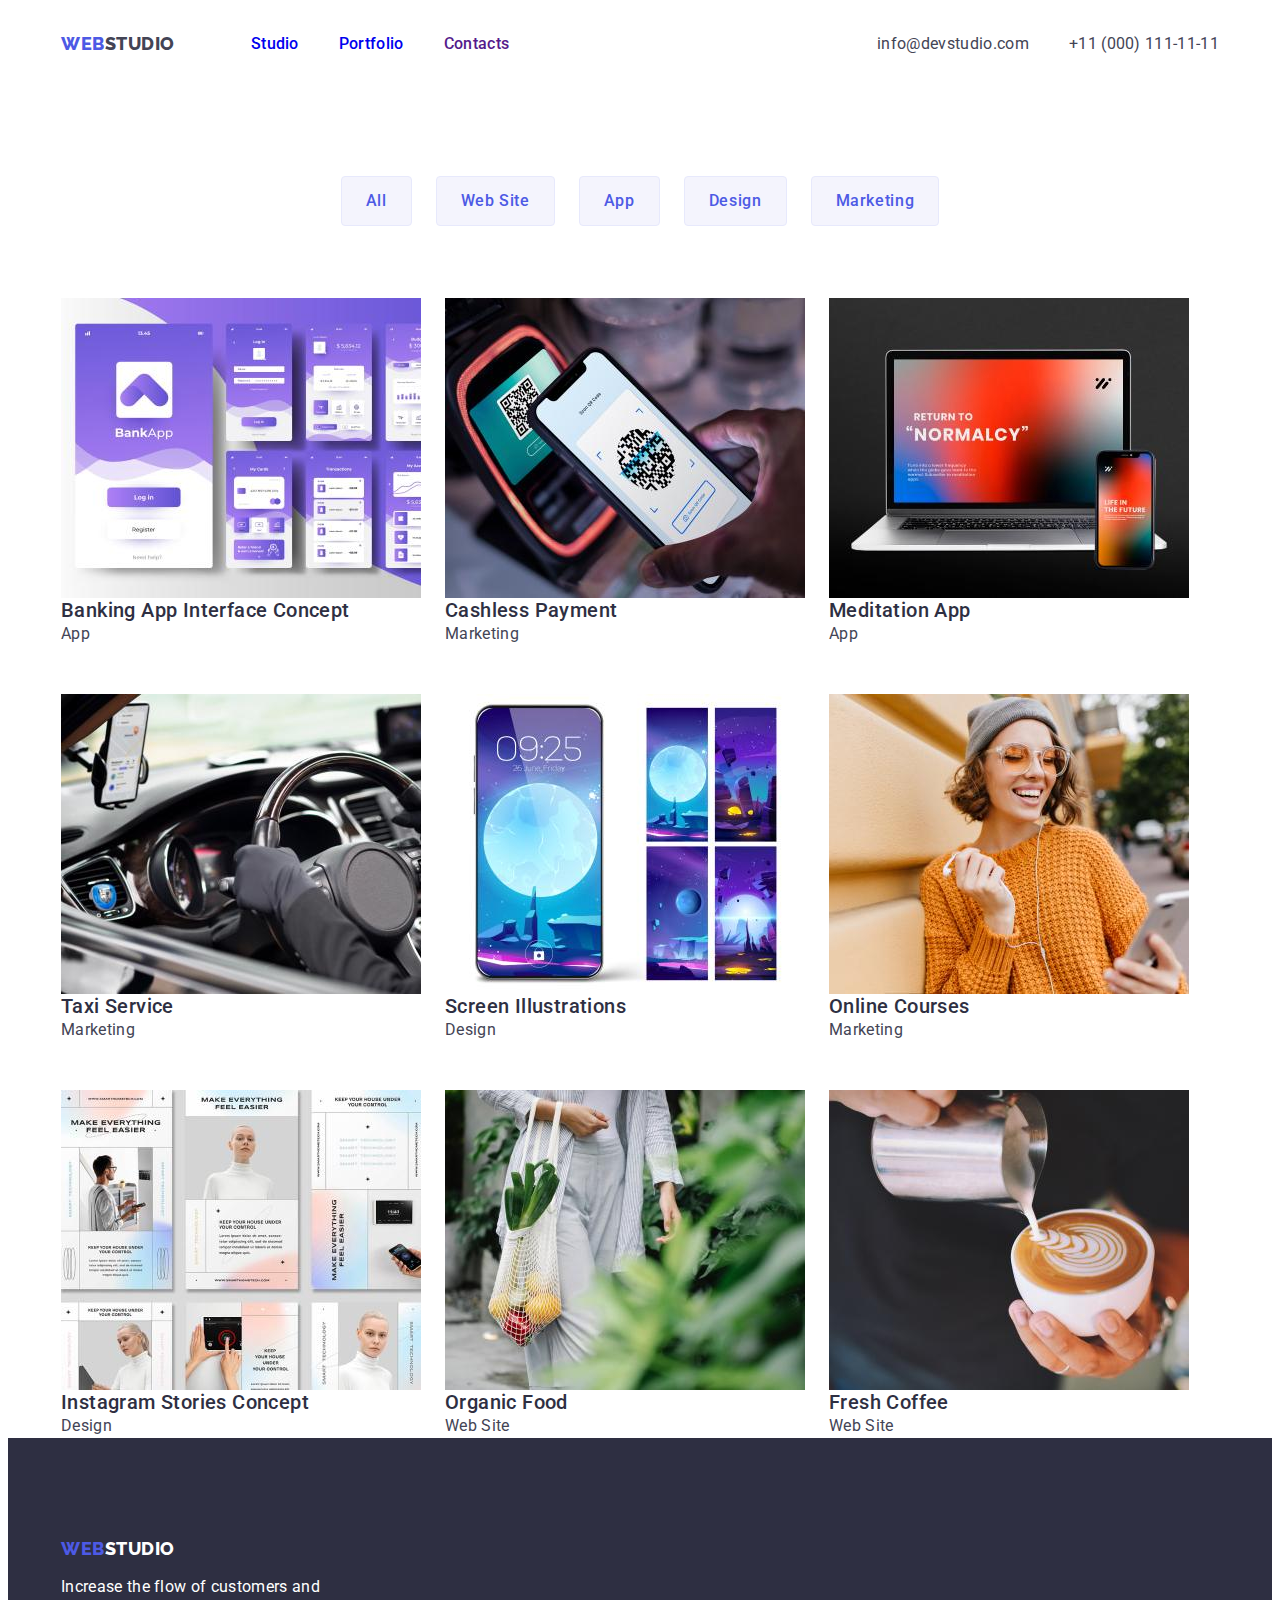
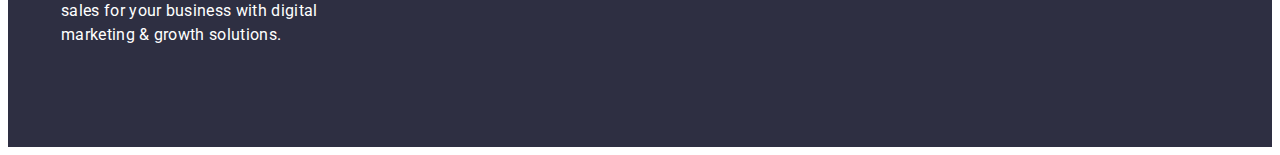
==== portfolio.html @ 779c51b3 "Initial commit" ====
<!DOCTYPE html>
<html lang="en">
  <head>
    <meta charset="UTF-8" />
    <meta http-equiv="X-UA-Compatible" content="IE=edge" />
    <meta name="viewport" content="width=device-width, initial-scale=1.0" />
    <link rel="preconnect" href="https://fonts.googleapis.com" />
    <link rel="preconnect" href="https://fonts.gstatic.com" crossorigin />
    <link
      href="https://fonts.googleapis.com/css2?family=Raleway:wght@800&family=Roboto:wght@400;500;700&display=swap"
      rel="stylesheet"
    />

    <title>WebStudio</title>
    <link
      rel="stylesheet"
      href="https://cdnjs.cloudflare.com/ajax/libs/modern-normalize/2.0.0/modern-normalize.min.css"
      integrity="sha512-4xo8blKMVCiXpTaLzQSLSw3KFOVPWhm/TRtuPVc4WG6kUgjH6J03IBuG7JZPkcWMxJ5huwaBpOpnwYElP/m6wg=="
      crossorigin="anonymous"
      referrerpolicy="no-referrer"
    />
    <link rel="stylesheet" href="./css/styles.css" />
  </head>
  <body>
    <header class="header">
      <div class="container header-container">
        <nav class="header-nav">
          <a class="link header-logo" href="./index.html"
            >Web<span class="header-logo-alt">Studio</span></a
          >
          <ul class="list header-list">
            <li class="header-list-item">
              <a class="link header-list-link" href="./index.html">Studio</a>
            </li>
            <li class="header-list-item">
              <a class="link header-list-link" href="./portfolio.html"
                >Portfolio</a
              >
            </li>
            <li class="header-list-item">
              <a class="link header-list-link" href="">Contacts</a>
            </li>
          </ul>
        </nav>
        <address class="header-contacts">
          <ul class="list header-contacts-list">
            <li class="header-contacts-item">
              <a class="link header-contacts-link" href="mailto:info@devstudio.com"
                >info@devstudio.com</a
              >
            </li>
            <li class="header-contacts-item">
              <a class="link header-contacts-link" href="tel:+110001111111"
                >+11 (000) 111-11-11</a
              >
            </li>
          </ul>
        </address>
      </div class="container">
    </header>

    <main>
     
        <section>
            <h1 class="visually-hidden">Our Portfolio</h1>   
            
              <ul class="button-menu list">
                <div class="container button-container">
                <li class="button-items">
                  <button class="button-portfolio" type="button">All</button>
                </li>
            
                <li class="button-items">
                  <button class="button-portfolio" type="button">Web Site</button>
                </li>
            
                <li class="button-items">
                  <button class="button-portfolio" type="button">App</button>
                </li>
            
                <li class="button-items">
                  <button class="button-portfolio" type="button">Design</button>
                </li>
            
                <li class="button-items">
                  <button class="button-portfolio" type="button">Marketing</button>
                </li>
                </div>
              </ul>
            
                
                <div class="container portfolio-container">
                    <ul class="list portfolio-list">
                      <li class="portfolio-item">
                        <a href="#" class="link">
                          <img
                            class="img-menu"
                            src="./images/Portfolio/banking.jpg"
                            width="360"
                            height="300"
                            alt="banapp"
                          />
                          <h2 class="portfolio-item-title">Banking App Interface Concept</h2>
                          <p class="portfolio-item-text">App</p>
                        </a>
                      </li>
                      <li class="portfolio-item">
                        <a href="#" class="link">
                          <img
                            class="img-menu"
                            src="./images/Portfolio/cashless.jpg"
                            width="360"
                            height="300"
                            alt="marketing"
                          />
                          <h2 class="portfolio-item-title">Cashless Payment</h2>
                          <p class="portfolio-item-text">Marketing</p>
                        </a>
                      </li>
                      <li class="portfolio-item">
                        <a href="#" class="link">
                          <img
                            class="img-menu"
                            src="./images/Portfolio/meditation.jpg"
                            width="360"
                            height="300"
                            alt="meditation"
                          />
                          <h2 class="portfolio-item-title">Meditation App</h2>
                          <p class="portfolio-item-text">App</p></a
                        >
                      </li>
                    
                      <li class="portfolio-item">
                        <a href="#" class="link">
                          <img
                            class="img-menu"
                            src="./images/Portfolio/taxi.jpg"
                            width="360"
                            height="300"
                            alt="taxiserv"
                          />
                          <h2 class="portfolio-item-title">Taxi Service</h2>
                          <p class="portfolio-item-text">Marketing</p></a
                        >
                      </li>
                      <li class="portfolio-item">
                        <a href="#" class="link">
                          <img
                            class="img-menu"
                            src="./images/Portfolio/screen-il.jpg"
                            width="360"
                            height="300"
                            alt="screenillustration"
                          />
                          <h2 class="portfolio-item-title">Screen Illustrations</h2>
                          <p class="portfolio-item-text">Design</p></a
                        >
                      </li>
                      <li class="portfolio-item">
                        <a href="#" class="link"
                          ><img
                            class="img-menu"
                            src="./images/Portfolio/online-course.jpg"
                            width="360"
                            height="300"
                            alt="course"
                          />
                          <h2 class="portfolio-item-title">Online Courses</h2>
                          <p class="portfolio-item-text">Marketing</p></a
                        >
                      </li>
                    
                      <li class="portfolio-item">
                        <a href="#" class="link"
                          ><img
                            class="img-menu"
                            src="./images/Portfolio/instagram-stories.jpg"
                            width="360"
                            height="300"
                            alt="Instagram"
                          />
                          <h2 class="portfolio-item-title">Instagram Stories Concept</h2>
                          <p class="portfolio-item-text">Design</p></a
                        >
                      </li>
                      <li class="portfolio-item">
                        <a href="#" class="link"
                          ><img
                            class="img-menu"
                            src="./images/Portfolio/organic-food.jpg"
                            width="360"
                            height="300"
                            alt="Food"
                          />
                          <h2 class="portfolio-item-title">Organic Food</h2>
                          <p class="portfolio-item-text">Web Site</p></a
                        >
                      </li>
                      <li class="portfolio-item">
                        <a href="#" class="link"
                          ><img
                            class="img-menu"
                            src="./images/Portfolio/fresh-coffee.jpg"
                            width="360"
                            height="300"
                            alt="cooffee"
                          />
                          <h2 class="portfolio-item-title">Fresh Coffee</h2>
                          <p class="portfolio-item-text">Web Site</p></a
                        >
                      </li>
                    </ul>
                </div>
        </section>

     <footer class="footer">
      <div class="container footer-container">
        <a class="link header-logo" href="./index.html"
              >Web<span class="footer-logo-alt">Studio</span></a>

        <p class="footer-info">
          Increase the flow of customers and sales for your business with digital
          marketing & growth solutions.
        </p>
      </div>
    </footer>
  </body>
</html>
---- css/styles.css ----
:root {
    --first-font: #FFFFFF;
    --main-text-color: #2E2F42;
    --secondary-text-color: #434455;
}

body {
    font-family: 'Roboto', sans-serif;
    font-style: normal;
    background-color: var(--main-text-color));
}

p,h1,h2,h3,h4,h5,h6 {margin-top: 0; margin-bottom: 0;}

h2{font-weight: 700;
font-size: 36px;
line-height: 40px;
text-align: center;
letter-spacing: 0.02em;
text-transform: capitalize;
color: var(--main-text-color);}

h3{font-weight: 500;
font-size: 20px;
line-height: 24px;
letter-spacing: 0.02em;
color: var(--main-text-color);}

p{font-weight: 400;
font-size: 16px;
line-height: 24px;
letter-spacing: 0.02em;
color: var(--secondary-text-color);}

img{display: block;}

.link {
    text-decoration: none;
    font-style: normal;
}

.list {list-style: none;
margin-top: 0;
margin-bottom: 0;
padding-left: 0;}

.container {width: 100%;
max-width: 1158px;
padding-left: 15px;
padding-right: 15px;
margin: 0 auto;}

/* СТИЛІ ШАПКИ */
.header-container {display: flex;
align-items: center;}

.header {padding: 24px 0;}
.header-logo{margin-right: 76px;
font-family: 'Raleway', sans-serif;
    font-style: normal;
    font-weight: 800;
    font-size: 18px;
    line-height: 1.17;
    letter-spacing: 0.03em;
    text-transform: uppercase;
    color: #4D5AE5;
}
.header-logo-alt {color:var(--secondary-text-color);}

.header-nav {display: flex;
align-items: center;
flex-grow: 1;}

.header-list {display: flex;
gap: 40px;
}
.header-list-item {font-weight: 500;
font-size: 16px;
line-height: 24px;
letter-spacing: 0.02em;
color:var(--main-text-color);}

.header-contacts-list {display: flex;
gap: 40px;}

.header-contacts-link {color: var(--secondary-text-color); 
    font-weight: 400; 
    font-style: 16px; 
    line-height: 24px; 
    letter-spacing: 0.02em;}

.header-list-link:hover, .header-contacts-link:hover {color: #404bbf;}
.header-list-link:focus, .header-contacts-link:focus {color: #404bbf;}

/* Hero-section styles */
.hero {background-color: #2E2F42;
height: 600px;}
.hero-container{
        }
.hero-title {
    margin: 0 auto;
    padding-top: 188px;
    padding-bottom: 48px;
    width: 496px;
    font-style: normal;
    font-weight: 700;
    font-size: 56px;
    line-height: 1.07;
    text-align: center;
    letter-spacing: 0.02em;
    color: var(--first-font);
    }
.hero-btn {
    font-family: inherit;
    font-weight: 500;
    font-size: 16px;
    line-height: 1.5;
    letter-spacing: 0.04em;
    color: var(--first-font);
    background-color: #4D5AE5;
    cursor: pointer;
    display: flex;
    align-items: center;
    margin: 0 auto;
    padding: 16px 32px;
    box-shadow: 0 4px 4px rgba(0 0 0 0.15);
    border-radius: 4px;
 }
    
.hero-btn:hover {
     background-color: #404BBF;
    }
    
 .hero-btn:focus {
    background-color: #404BBF;
    }

/* /* Benefits section styles  * */
.benefits-container{align-items: center;}

.benefits-list{display: flex;
margin-top: 120px;
gap: 24px;}

.benefits-item{width: calc((100% - 72px)/4);}

.benefits-title{margin-bottom: 8px;}

.benefits-content{margin-bottom: 120px;
max-width: 264px;}

/* Our work section */
.our-work-title{padding-bottom: 72px;}
.our-work-list {display: flex;
gap: 24px;
padding-bottom: 118px;}
our-work-item{border: 1px solid #e7e9fc;}

/* Our Team section  */
.our-team {background-color: #f4f4fd;}
.our-team-title {padding-top: 120px;
    margin-bottom: 72px;}
.our-team-list {display: flex;
    align-items: center;
    gap: 24px;
}
.our-team-item {text-align: center;
background-color:var(--first-font);
box-shadow: 0px 1px  6px rgba(46, 47, 66, 0.08), 0px 1px 1px rgba(46, 47, 66, 0.16), 0px 2px 1px rgba(46, 47, 66, 0.08);
border-radius: 0 0 4px 4px;
padding-bottom: 32px;
margin-bottom: 120px;}
.team-member-photo{margin-bottom: 32px;}
.team-member-name{margin-bottom: 8px;}

/* Footer styles */
.footer{background-color: var(--main-text-color);}
.footer-container{padding: 100px 0;}
.footer-logo-alt{color: var(--first-font);}
.footer-info{
    display: block;
    margin-top: 16px;
    max-width: 264px;
    color: var(--first-font);}

    /* Poftfolio Unic Styles */
.button-container {
    display: flex;
    align-items: center;
    justify-content: center;
    gap: 24px;
    padding-top: 96px;
    padding-bottom: 72px;
 }

 .button-portfolio {
     font-family: inherit;
     font-weight: 500;
     font-size: 16px;
     line-height: 1.5;
     text-align: center;
     letter-spacing: 0.04em;
     cursor: pointer;
     color: #4D5AE5;
     background-color: #F4F4FD;
     padding: 12px 24px;
     border: 1px solid #e7e9fc;
     border-radius: 4px;
 }

 .button-portfolio:hover {
     color: #FFFFFF;
     background-color: #404BBF;
     box-shadow: 0px 3px 1px rgba(0, 0, 0, 0.1), 0px 2px 1px rgba(0, 0, 0, 0.08), 0px 2px 2px rgba(0, 0, 0, 0.12);
     border-radius: 4px;
 }

 .button-portfolio:focus {
     color: #FFFFFF;
     background-color: #404BBF;
 }
.visually-hidden {
    position: absolute;
    width: 1px;
    height: 1px;
    margin: -1px;
    border: 0;
    padding: 0;
    white-space: nowrap;
    clip-path: inset(100%);
    clip: rect(0 0 0 0);
    overflow: hidden;
} 

.portfolio-list {display: flex;
    flex-wrap: wrap;
    column-gap: 24px;
    row-gap: 48px;}

    .portfolio-item-title {
        font-weight: 500;
        font-size: 20px;
        line-height: 24px;
        letter-spacing: 0.02em;
        color: var(--main-text-color);
        text-align: left;}
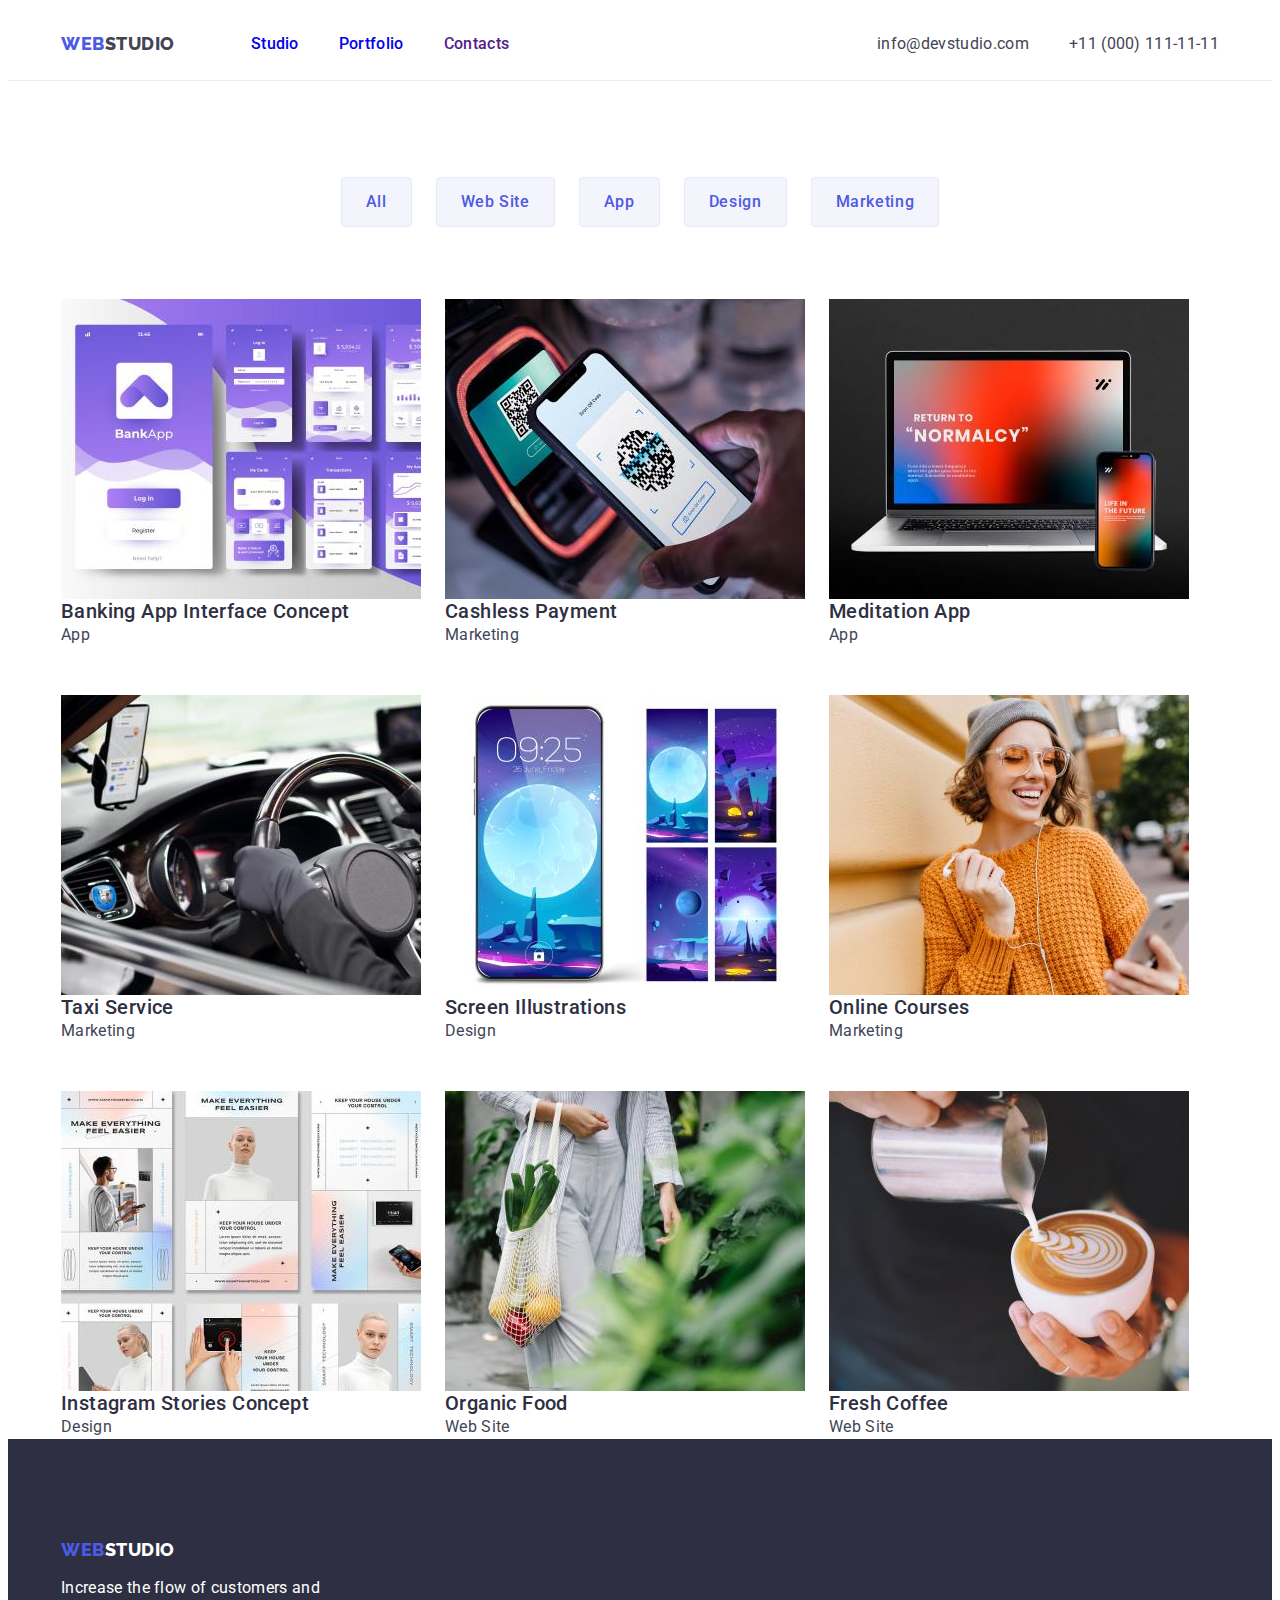
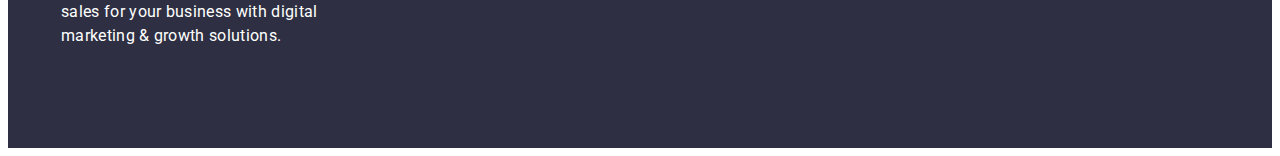
==== commit 5869bcf9: "Studio full + PF h+f" ====
--- a/portfolio.html
+++ b/portfolio.html
@@ -45,7 +45,9 @@
         <address class="header-contacts">
           <ul class="list header-contacts-list">
             <li class="header-contacts-item">
-              <a class="link header-contacts-link" href="mailto:info@devstudio.com"
+              <a
+                class="link header-contacts-link"
+                href="mailto:info@devstudio.com"
                 >info@devstudio.com</a
               >
             </li>
@@ -56,7 +58,7 @@
             </li>
           </ul>
         </address>
-      </div class="container">
+      </div>
     </header>
 
     <main>
@@ -214,14 +216,14 @@
                 </div>
         </section>
 
-     <footer class="footer">
+      <footer class="footer">
       <div class="container footer-container">
-        <a class="link header-logo" href="./index.html"
-              >Web<span class="footer-logo-alt">Studio</span></a>
+        <a class="link header-logo footer-link" href="./index.html"
+          >Web<span class="footer-logo-alt">Studio</span></a>
 
         <p class="footer-info">
-          Increase the flow of customers and sales for your business with digital
-          marketing & growth solutions.
+          Increase the flow of customers and sales for your business with
+          digital marketing & growth solutions.
         </p>
       </div>
     </footer>
--- a/css/styles.css
+++ b/css/styles.css
@@ -2,6 +2,7 @@
     --first-font: #FFFFFF;
     --main-text-color: #2E2F42;
     --secondary-text-color: #434455;
+    --button-background-color:#4d5ae5;
 }
 
 body {
@@ -46,17 +47,18 @@
 
 .container {width: 100%;
 max-width: 1158px;
-padding-left: 15px;
-padding-right: 15px;
+padding: 0 15px;
 margin: 0 auto;}
 
 /* СТИЛІ ШАПКИ */
+.header{border-bottom: 1px solid #e7e9fc;}
+
 .header-container {display: flex;
-align-items: center;}
-
-.header {padding: 24px 0;}
+align-items: center;
+x}
+
 .header-logo{margin-right: 76px;
-font-family: 'Raleway', sans-serif;
+    font-family: 'Raleway', sans-serif;
     font-style: normal;
     font-weight: 800;
     font-size: 18px;
@@ -71,14 +73,19 @@
 align-items: center;
 flex-grow: 1;}
 
+
 .header-list {display: flex;
-gap: 40px;
-}
+gap: 40px;}
+
 .header-list-item {font-weight: 500;
 font-size: 16px;
 line-height: 24px;
 letter-spacing: 0.02em;
 color:var(--main-text-color);}
+
+.header-list-link {
+    display: inline-block;
+    padding: 24px 0;}
 
 .header-contacts-list {display: flex;
 gap: 40px;}
@@ -94,14 +101,15 @@
 
 /* Hero-section styles */
 .hero {background-color: #2E2F42;
-height: 600px;}
+   padding: 188px 0;}
+
 .hero-container{
-        }
+            }
+
 .hero-title {
     margin: 0 auto;
-    padding-top: 188px;
-    padding-bottom: 48px;
-    width: 496px;
+   margin-bottom: 48px;
+    max-width: 496px;
     font-style: normal;
     font-weight: 700;
     font-size: 56px;
@@ -110,19 +118,23 @@
     letter-spacing: 0.02em;
     color: var(--first-font);
     }
+
 .hero-btn {
+    display: block;
+    min-width: 169px;
+    height: 56px;
     font-family: inherit;
     font-weight: 500;
     font-size: 16px;
     line-height: 1.5;
     letter-spacing: 0.04em;
     color: var(--first-font);
-    background-color: #4D5AE5;
+    background-color: var(--button-background-color);
     cursor: pointer;
-    display: flex;
     align-items: center;
     margin: 0 auto;
     padding: 16px 32px;
+    border:none;
     box-shadow: 0 4px 4px rgba(0 0 0 0.15);
     border-radius: 4px;
  }
@@ -136,50 +148,62 @@
     }
 
 /* /* Benefits section styles  * */
-.benefits-container{align-items: center;}
+.benefits {padding: 120px 0;}
 
 .benefits-list{display: flex;
-margin-top: 120px;
 gap: 24px;}
 
 .benefits-item{width: calc((100% - 72px)/4);}
 
 .benefits-title{margin-bottom: 8px;}
 
-.benefits-content{margin-bottom: 120px;
-max-width: 264px;}
+/* .benefits-content{margin-bottom: 120px;
+max-width: 264px;} */
 
 /* Our work section */
-.our-work-title{padding-bottom: 72px;}
+.our-work {padding-bottom: 120px;}
+
+.our-work-title{margin-bottom: 72px;}
+
 .our-work-list {display: flex;
 gap: 24px;
 padding-bottom: 118px;}
 our-work-item{border: 1px solid #e7e9fc;}
 
 /* Our Team section  */
-.our-team {background-color: #f4f4fd;}
-.our-team-title {padding-top: 120px;
+.our-team {background-color: #f4f4fd;
+padding: 120px 0;}
+
+.our-team-title {
     margin-bottom: 72px;}
+
 .our-team-list {display: flex;
     align-items: center;
     gap: 24px;
 }
-.our-team-item {text-align: center;
+
+.team-member-info {padding: 32px 16px;}
+.team-member-name {text-align: center;
+    margin-bottom: 8px;;
+}
+.team-member-job {text-align: center;}
+
+.our-team-item {
 background-color:var(--first-font);
 box-shadow: 0px 1px  6px rgba(46, 47, 66, 0.08), 0px 1px 1px rgba(46, 47, 66, 0.16), 0px 2px 1px rgba(46, 47, 66, 0.08);
 border-radius: 0 0 4px 4px;
-padding-bottom: 32px;
-margin-bottom: 120px;}
+}
 .team-member-photo{margin-bottom: 32px;}
 .team-member-name{margin-bottom: 8px;}
 
 /* Footer styles */
-.footer{background-color: var(--main-text-color);}
-.footer-container{padding: 100px 0;}
+.footer {padding: 100px 0;
+    background-color: var(--main-text-color);}
 .footer-logo-alt{color: var(--first-font);}
+.footer-link{display: inline-block;
+margin-bottom: 16px;}
 .footer-info{
     display: block;
-    margin-top: 16px;
     max-width: 264px;
     color: var(--first-font);}
 
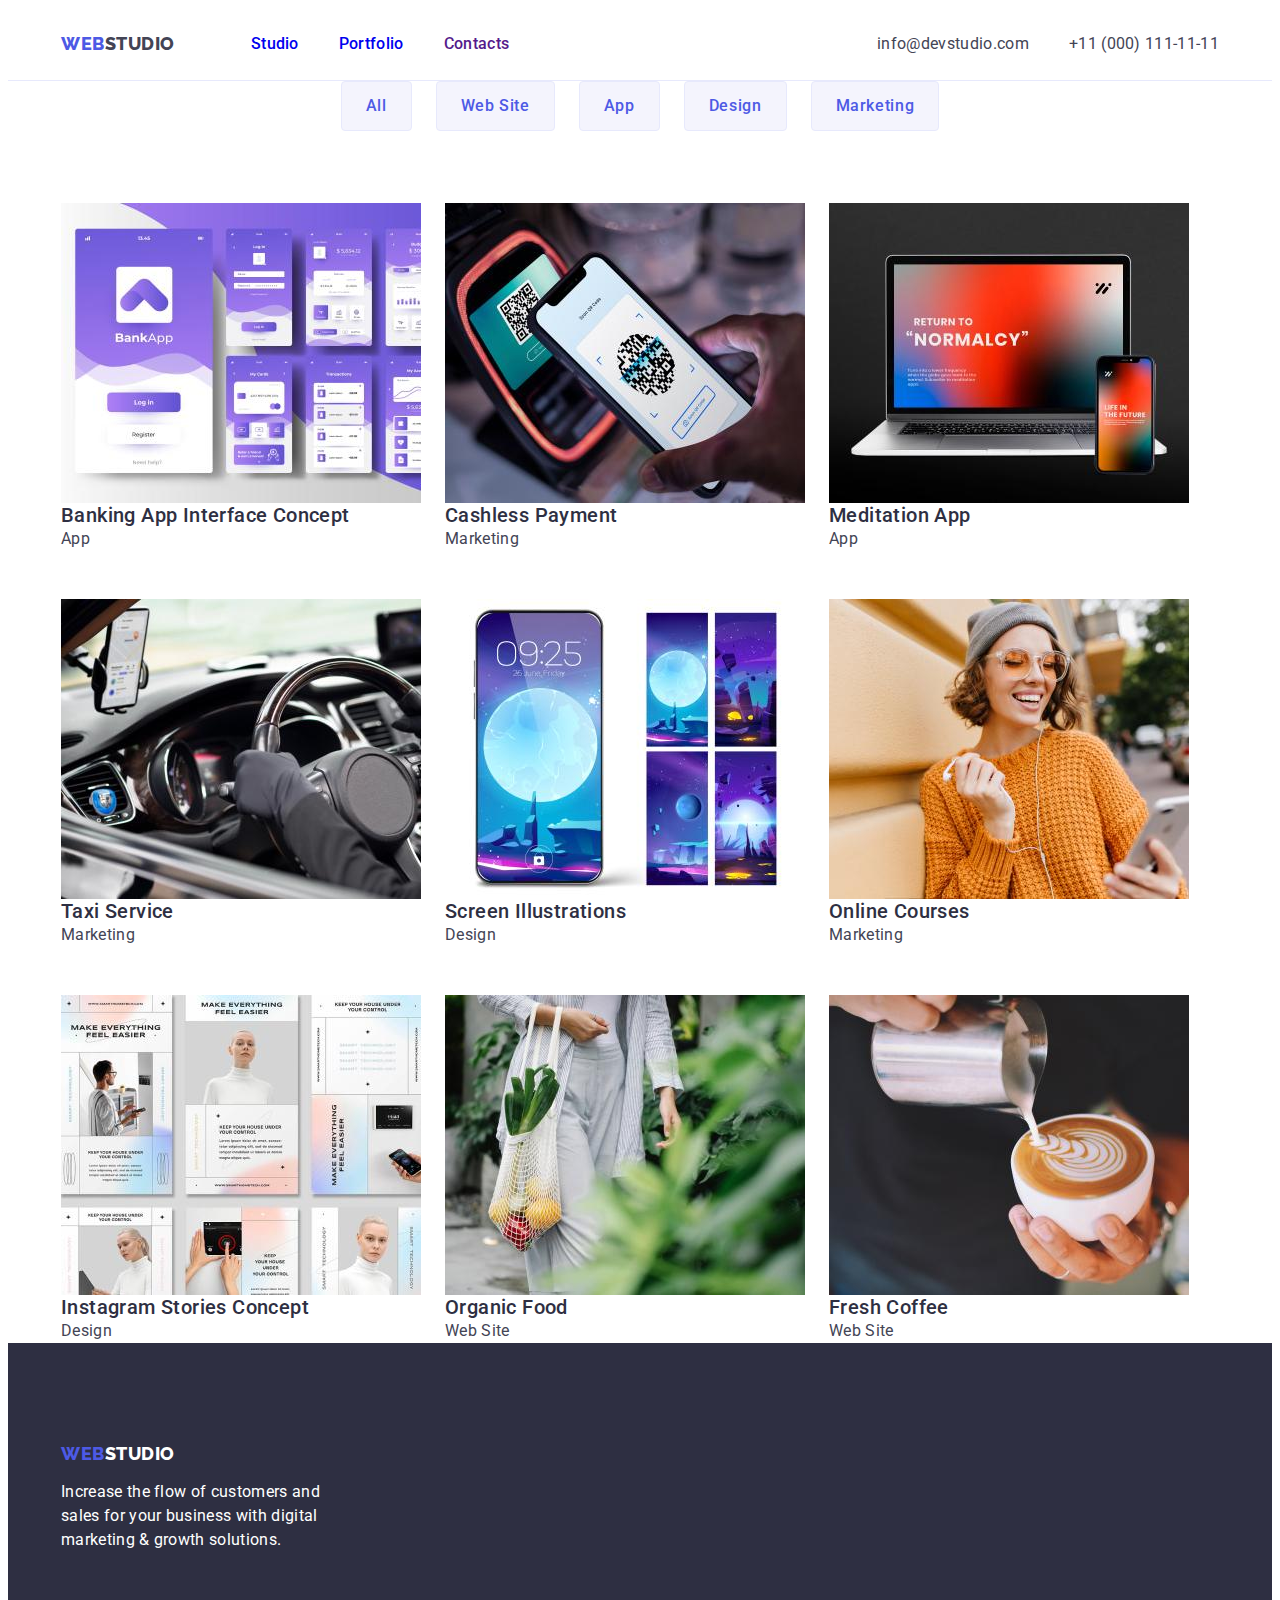
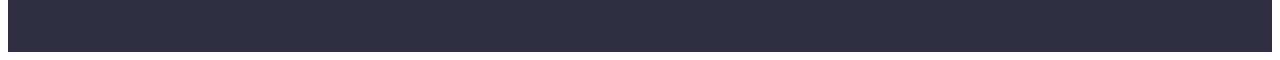
==== commit 39998230: "Portfolio button section" ====
--- a/portfolio.html
+++ b/portfolio.html
@@ -11,7 +11,7 @@
       rel="stylesheet"
     />
 
-    <title>WebStudio</title>
+    <title>Portfolio</title>
     <link
       rel="stylesheet"
       href="https://cdnjs.cloudflare.com/ajax/libs/modern-normalize/2.0.0/modern-normalize.min.css"
@@ -62,164 +62,165 @@
     </header>
 
     <main>
-     
-        <section>
-            <h1 class="visually-hidden">Our Portfolio</h1>   
-            
-              <ul class="button-menu list">
-                <div class="container button-container">
-                <li class="button-items">
-                  <button class="button-portfolio" type="button">All</button>
-                </li>
-            
-                <li class="button-items">
-                  <button class="button-portfolio" type="button">Web Site</button>
-                </li>
-            
-                <li class="button-items">
-                  <button class="button-portfolio" type="button">App</button>
-                </li>
-            
-                <li class="button-items">
-                  <button class="button-portfolio" type="button">Design</button>
-                </li>
-            
-                <li class="button-items">
-                  <button class="button-portfolio" type="button">Marketing</button>
-                </li>
-                </div>
-              </ul>
-            
-                
-                <div class="container portfolio-container">
-                    <ul class="list portfolio-list">
-                      <li class="portfolio-item">
-                        <a href="#" class="link">
-                          <img
-                            class="img-menu"
-                            src="./images/Portfolio/banking.jpg"
-                            width="360"
-                            height="300"
-                            alt="banapp"
-                          />
-                          <h2 class="portfolio-item-title">Banking App Interface Concept</h2>
-                          <p class="portfolio-item-text">App</p>
-                        </a>
-                      </li>
-                      <li class="portfolio-item">
-                        <a href="#" class="link">
-                          <img
-                            class="img-menu"
-                            src="./images/Portfolio/cashless.jpg"
-                            width="360"
-                            height="300"
-                            alt="marketing"
-                          />
-                          <h2 class="portfolio-item-title">Cashless Payment</h2>
-                          <p class="portfolio-item-text">Marketing</p>
-                        </a>
-                      </li>
-                      <li class="portfolio-item">
-                        <a href="#" class="link">
-                          <img
-                            class="img-menu"
-                            src="./images/Portfolio/meditation.jpg"
-                            width="360"
-                            height="300"
-                            alt="meditation"
-                          />
-                          <h2 class="portfolio-item-title">Meditation App</h2>
-                          <p class="portfolio-item-text">App</p></a
-                        >
-                      </li>
-                    
-                      <li class="portfolio-item">
-                        <a href="#" class="link">
-                          <img
-                            class="img-menu"
-                            src="./images/Portfolio/taxi.jpg"
-                            width="360"
-                            height="300"
-                            alt="taxiserv"
-                          />
-                          <h2 class="portfolio-item-title">Taxi Service</h2>
-                          <p class="portfolio-item-text">Marketing</p></a
-                        >
-                      </li>
-                      <li class="portfolio-item">
-                        <a href="#" class="link">
-                          <img
-                            class="img-menu"
-                            src="./images/Portfolio/screen-il.jpg"
-                            width="360"
-                            height="300"
-                            alt="screenillustration"
-                          />
-                          <h2 class="portfolio-item-title">Screen Illustrations</h2>
-                          <p class="portfolio-item-text">Design</p></a
-                        >
-                      </li>
-                      <li class="portfolio-item">
-                        <a href="#" class="link"
-                          ><img
-                            class="img-menu"
-                            src="./images/Portfolio/online-course.jpg"
-                            width="360"
-                            height="300"
-                            alt="course"
-                          />
-                          <h2 class="portfolio-item-title">Online Courses</h2>
-                          <p class="portfolio-item-text">Marketing</p></a
-                        >
-                      </li>
-                    
-                      <li class="portfolio-item">
-                        <a href="#" class="link"
-                          ><img
-                            class="img-menu"
-                            src="./images/Portfolio/instagram-stories.jpg"
-                            width="360"
-                            height="300"
-                            alt="Instagram"
-                          />
-                          <h2 class="portfolio-item-title">Instagram Stories Concept</h2>
-                          <p class="portfolio-item-text">Design</p></a
-                        >
-                      </li>
-                      <li class="portfolio-item">
-                        <a href="#" class="link"
-                          ><img
-                            class="img-menu"
-                            src="./images/Portfolio/organic-food.jpg"
-                            width="360"
-                            height="300"
-                            alt="Food"
-                          />
-                          <h2 class="portfolio-item-title">Organic Food</h2>
-                          <p class="portfolio-item-text">Web Site</p></a
-                        >
-                      </li>
-                      <li class="portfolio-item">
-                        <a href="#" class="link"
-                          ><img
-                            class="img-menu"
-                            src="./images/Portfolio/fresh-coffee.jpg"
-                            width="360"
-                            height="300"
-                            alt="cooffee"
-                          />
-                          <h2 class="portfolio-item-title">Fresh Coffee</h2>
-                          <p class="portfolio-item-text">Web Site</p></a
-                        >
-                      </li>
-                    </ul>
-                </div>
-        </section>
-
-      <footer class="footer">
+      <section class="Poftfolio-section">
+        <div class="container button-container">
+          <h1 class="visually-hidden">Our Portfolio</h1>
+
+          <ul class="button-menu list">
+            <li class="button-items">
+              <button class="button-portfolio" type="button">All</button>
+            </li>
+
+            <li class="button-items">
+              <button class="button-portfolio" type="button">Web Site</button>
+            </li>
+
+            <li class="button-items">
+              <button class="button-portfolio" type="button">App</button>
+            </li>
+
+            <li class="button-items">
+              <button class="button-portfolio" type="button">Design</button>
+            </li>
+
+            <li class="button-items">
+              <button class="button-portfolio" type="button">Marketing</button>
+            </li>
+          </ul>
+        </div>
+        <div class="container portfolio-container">
+          <ul class="list portfolio-list">
+            <li class="portfolio-item">
+              <a href="#" class="link">
+                <img
+                  class="img-menu"
+                  src="./images/Portfolio/banking.jpg"
+                  width="360"
+                  height="300"
+                  alt="banapp"
+                />
+                <h2 class="portfolio-item-title">
+                  Banking App Interface Concept
+                </h2>
+                <p class="portfolio-item-text">App</p>
+              </a>
+            </li>
+            <li class="portfolio-item">
+              <a href="#" class="link">
+                <img
+                  class="img-menu"
+                  src="./images/Portfolio/cashless.jpg"
+                  width="360"
+                  height="300"
+                  alt="marketing"
+                />
+                <h2 class="portfolio-item-title">Cashless Payment</h2>
+                <p class="portfolio-item-text">Marketing</p>
+              </a>
+            </li>
+            <li class="portfolio-item">
+              <a href="#" class="link">
+                <img
+                  class="img-menu"
+                  src="./images/Portfolio/meditation.jpg"
+                  width="360"
+                  height="300"
+                  alt="meditation"
+                />
+                <h2 class="portfolio-item-title">Meditation App</h2>
+                <p class="portfolio-item-text">App</p></a
+              >
+            </li>
+
+            <li class="portfolio-item">
+              <a href="#" class="link">
+                <img
+                  class="img-menu"
+                  src="./images/Portfolio/taxi.jpg"
+                  width="360"
+                  height="300"
+                  alt="taxiserv"
+                />
+                <h2 class="portfolio-item-title">Taxi Service</h2>
+                <p class="portfolio-item-text">Marketing</p></a
+              >
+            </li>
+            <li class="portfolio-item">
+              <a href="#" class="link">
+                <img
+                  class="img-menu"
+                  src="./images/Portfolio/screen-il.jpg"
+                  width="360"
+                  height="300"
+                  alt="screenillustration"
+                />
+                <h2 class="portfolio-item-title">Screen Illustrations</h2>
+                <p class="portfolio-item-text">Design</p></a
+              >
+            </li>
+            <li class="portfolio-item">
+              <a href="#" class="link"
+                ><img
+                  class="img-menu"
+                  src="./images/Portfolio/online-course.jpg"
+                  width="360"
+                  height="300"
+                  alt="course"
+                />
+                <h2 class="portfolio-item-title">Online Courses</h2>
+                <p class="portfolio-item-text">Marketing</p></a
+              >
+            </li>
+
+            <li class="portfolio-item">
+              <a href="#" class="link"
+                ><img
+                  class="img-menu"
+                  src="./images/Portfolio/instagram-stories.jpg"
+                  width="360"
+                  height="300"
+                  alt="Instagram"
+                />
+                <h2 class="portfolio-item-title">Instagram Stories Concept</h2>
+                <p class="portfolio-item-text">Design</p></a
+              >
+            </li>
+            <li class="portfolio-item">
+              <a href="#" class="link"
+                ><img
+                  class="img-menu"
+                  src="./images/Portfolio/organic-food.jpg"
+                  width="360"
+                  height="300"
+                  alt="Food"
+                />
+                <h2 class="portfolio-item-title">Organic Food</h2>
+                <p class="portfolio-item-text">Web Site</p></a
+              >
+            </li>
+            <li class="portfolio-item">
+              <a href="#" class="link"
+                ><img
+                  class="img-menu"
+                  src="./images/Portfolio/fresh-coffee.jpg"
+                  width="360"
+                  height="300"
+                  alt="cooffee"
+                />
+                <h2 class="portfolio-item-title">Fresh Coffee</h2>
+                <p class="portfolio-item-text">Web Site</p></a
+              >
+            </li>
+          </ul>
+        </div>
+      </section>
+    </main>
+
+    <footer class="footer">
       <div class="container footer-container">
         <a class="link header-logo footer-link" href="./index.html"
-          >Web<span class="footer-logo-alt">Studio</span></a>
+          >Web<span class="footer-logo-alt">Studio</span></a
+        >
 
         <p class="footer-info">
           Increase the flow of customers and sales for your business with
--- a/css/styles.css
+++ b/css/styles.css
@@ -166,9 +166,9 @@
 .our-work-title{margin-bottom: 72px;}
 
 .our-work-list {display: flex;
-gap: 24px;
-padding-bottom: 118px;}
-our-work-item{border: 1px solid #e7e9fc;}
+                gap: 24px;
+                padding-bottom: 118px;}
+.our-work-item {border: 1px solid #e7e9fc;}
 
 /* Our Team section  */
 .our-team {background-color: #f4f4fd;
@@ -208,16 +208,16 @@
     color: var(--first-font);}
 
     /* Poftfolio Unic Styles */
-.button-container {
-    display: flex;
-    align-items: center;
+.portfolio-section{padding-bottom: 120px;
+    padding-top: 96px;}
+
+.button-menu {display: flex;
     justify-content: center;
     gap: 24px;
-    padding-top: 96px;
-    padding-bottom: 72px;
- }
-
- .button-portfolio {
+    margin-bottom: 72px;}
+    
+.button-portfolio {
+    padding: 12px 24px;
      font-family: inherit;
      font-weight: 500;
      font-size: 16px;
@@ -237,11 +237,13 @@
      background-color: #404BBF;
      box-shadow: 0px 3px 1px rgba(0, 0, 0, 0.1), 0px 2px 1px rgba(0, 0, 0, 0.08), 0px 2px 2px rgba(0, 0, 0, 0.12);
      border-radius: 4px;
+    border: 1px solid transparent;
  }
 
  .button-portfolio:focus {
      color: #FFFFFF;
      background-color: #404BBF;
+    border: 1px solid transparent;
  }
 .visually-hidden {
     position: absolute;
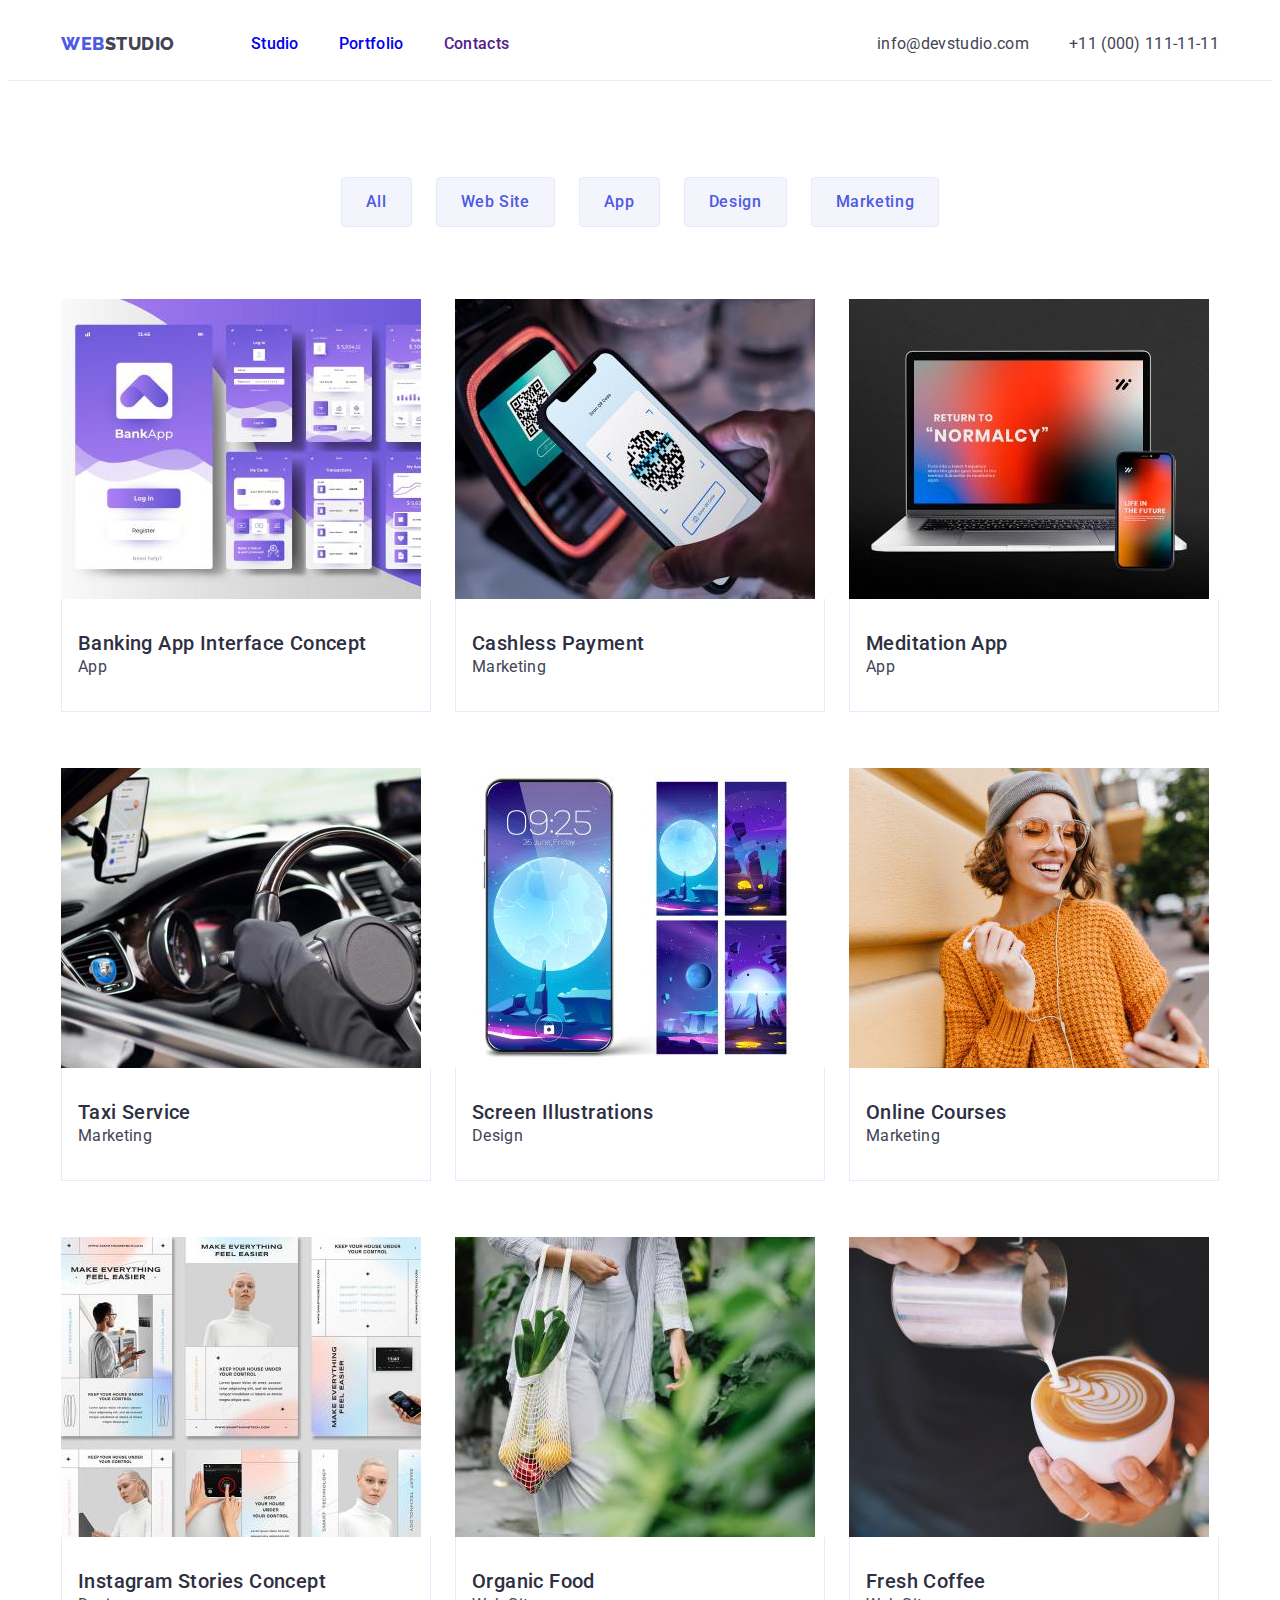
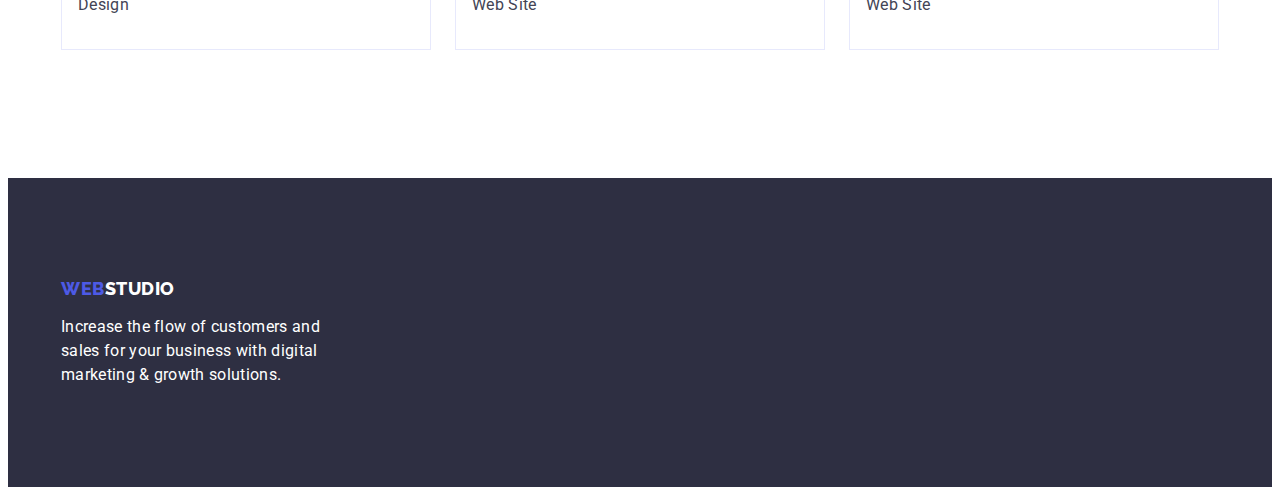
==== commit 8bcc0f25: "Portfolio update all" ====
--- a/portfolio.html
+++ b/portfolio.html
@@ -62,8 +62,8 @@
     </header>
 
     <main>
-      <section class="Poftfolio-section">
-        <div class="container button-container">
+      <section class="portfolio-section">
+        <div class="container portfolio-container">
           <h1 class="visually-hidden">Our Portfolio</h1>
 
           <ul class="button-menu list">
@@ -87,8 +87,7 @@
               <button class="button-portfolio" type="button">Marketing</button>
             </li>
           </ul>
-        </div>
-        <div class="container portfolio-container">
+
           <ul class="list portfolio-list">
             <li class="portfolio-item">
               <a href="#" class="link">
@@ -99,10 +98,12 @@
                   height="300"
                   alt="banapp"
                 />
-                <h2 class="portfolio-item-title">
-                  Banking App Interface Concept
-                </h2>
-                <p class="portfolio-item-text">App</p>
+                <div class="portfolio-item-info">
+                  <h2 class="portfolio-item-title">
+                    Banking App Interface Concept
+                  </h2>
+                  <p class="portfolio-item-text">App</p>
+                </div>
               </a>
             </li>
             <li class="portfolio-item">
@@ -114,8 +115,10 @@
                   height="300"
                   alt="marketing"
                 />
-                <h2 class="portfolio-item-title">Cashless Payment</h2>
-                <p class="portfolio-item-text">Marketing</p>
+                <div class="portfolio-item-info">
+                  <h2 class="portfolio-item-title">Cashless Payment</h2>
+                  <p class="portfolio-item-text">Marketing</p>
+                </div>
               </a>
             </li>
             <li class="portfolio-item">
@@ -127,9 +130,11 @@
                   height="300"
                   alt="meditation"
                 />
-                <h2 class="portfolio-item-title">Meditation App</h2>
-                <p class="portfolio-item-text">App</p></a
-              >
+                <div class="portfolio-item-info">
+                  <h2 class="portfolio-item-title">Meditation App</h2>
+                  <p class="portfolio-item-text">App</p>
+                </div>
+              </a>
             </li>
 
             <li class="portfolio-item">
@@ -141,9 +146,11 @@
                   height="300"
                   alt="taxiserv"
                 />
-                <h2 class="portfolio-item-title">Taxi Service</h2>
-                <p class="portfolio-item-text">Marketing</p></a
-              >
+                <div class="portfolio-item-info">
+                  <h2 class="portfolio-item-title">Taxi Service</h2>
+                  <p class="portfolio-item-text">Marketing</p>
+                </div>
+              </a>
             </li>
             <li class="portfolio-item">
               <a href="#" class="link">
@@ -154,9 +161,11 @@
                   height="300"
                   alt="screenillustration"
                 />
-                <h2 class="portfolio-item-title">Screen Illustrations</h2>
-                <p class="portfolio-item-text">Design</p></a
-              >
+                <div class="portfolio-item-info">
+                  <h2 class="portfolio-item-title">Screen Illustrations</h2>
+                  <p class="portfolio-item-text">Design</p>
+                </div>
+              </a>
             </li>
             <li class="portfolio-item">
               <a href="#" class="link"
@@ -167,49 +176,59 @@
                   height="300"
                   alt="course"
                 />
-                <h2 class="portfolio-item-title">Online Courses</h2>
-                <p class="portfolio-item-text">Marketing</p></a
-              >
-            </li>
-
+                <div class="portfolio-item-info">
+                  <h2 class="portfolio-item-title">Online Courses</h2>
+                  <p class="portfolio-item-text">Marketing</p>
+                </div>
+              </a>
+            </li>
+
+            <li class="portfolio-item">
+              <a href="#" class="link">
+                <img
+                  class="img-menu"
+                  src="./images/Portfolio/instagram-stories.jpg"
+                  width="360"
+                  height="300"
+                  alt="Instagram"
+                />
+                <div class="portfolio-item-info">
+                  <h2 class="portfolio-item-title">
+                    Instagram Stories Concept
+                  </h2>
+                  <p class="portfolio-item-text">Design</p>
+                </div>
+              </a>
+            </li>
+            <li class="portfolio-item">
+              <a href="#" class="link">
+                <img
+                  class="img-menu"
+                  src="./images/Portfolio/organic-food.jpg"
+                  width="360"
+                  height="300"
+                  alt="Food"
+                />
+                <div class="portfolio-item-info">
+                  <h2 class="portfolio-item-title">Organic Food</h2>
+                  <p class="portfolio-item-text">Web Site</p>
+                </div>
+              </a>
+            </li>
             <li class="portfolio-item">
               <a href="#" class="link"
                 ><img
                   class="img-menu"
-                  src="./images/Portfolio/instagram-stories.jpg"
-                  width="360"
-                  height="300"
-                  alt="Instagram"
-                />
-                <h2 class="portfolio-item-title">Instagram Stories Concept</h2>
-                <p class="portfolio-item-text">Design</p></a
-              >
-            </li>
-            <li class="portfolio-item">
-              <a href="#" class="link"
-                ><img
-                  class="img-menu"
-                  src="./images/Portfolio/organic-food.jpg"
-                  width="360"
-                  height="300"
-                  alt="Food"
-                />
-                <h2 class="portfolio-item-title">Organic Food</h2>
-                <p class="portfolio-item-text">Web Site</p></a
-              >
-            </li>
-            <li class="portfolio-item">
-              <a href="#" class="link"
-                ><img
-                  class="img-menu"
                   src="./images/Portfolio/fresh-coffee.jpg"
                   width="360"
                   height="300"
                   alt="cooffee"
                 />
-                <h2 class="portfolio-item-title">Fresh Coffee</h2>
-                <p class="portfolio-item-text">Web Site</p></a
-              >
+                <div class="portfolio-item-info">
+                  <h2 class="portfolio-item-title">Fresh Coffee</h2>
+                  <p class="portfolio-item-text">Web Site</p>
+                </div>
+              </a>
             </li>
           </ul>
         </div>
--- a/css/styles.css
+++ b/css/styles.css
@@ -54,8 +54,7 @@
 .header{border-bottom: 1px solid #e7e9fc;}
 
 .header-container {display: flex;
-align-items: center;
-x}
+align-items: center;}
 
 .header-logo{margin-right: 76px;
     font-family: 'Raleway', sans-serif;
@@ -208,8 +207,7 @@
     color: var(--first-font);}
 
     /* Poftfolio Unic Styles */
-.portfolio-section{padding-bottom: 120px;
-    padding-top: 96px;}
+.portfolio-section {padding: 96px 0 120px 0;}
 
 .button-menu {display: flex;
     justify-content: center;
@@ -258,15 +256,27 @@
     overflow: hidden;
 } 
 
-.portfolio-list {display: flex;
+.portfolio-list {
+    display: flex;
     flex-wrap: wrap;
     column-gap: 24px;
-    row-gap: 48px;}
-
-    .portfolio-item-title {
-        font-weight: 500;
-        font-size: 20px;
-        line-height: 24px;
-        letter-spacing: 0.02em;
-        color: var(--main-text-color);
-        text-align: left;}+    row-gap: 48px; 
+    
+    }
+
+    .portfolio-item {
+    width:  calc((100% - 48px) / 3);
+    }
+
+.portfolio-item-info{
+    padding: 32px 16px;
+    border: 1px solid #e7e9fc;
+    border-top: none;
+    margin-bottom: 8px;
+}
+
+.portfolio-item-title{
+    font-weight: 500;
+    text-align: left;
+    font-size: 20px;
+    line-height: 24px;letter-spacing: 0.02em;}